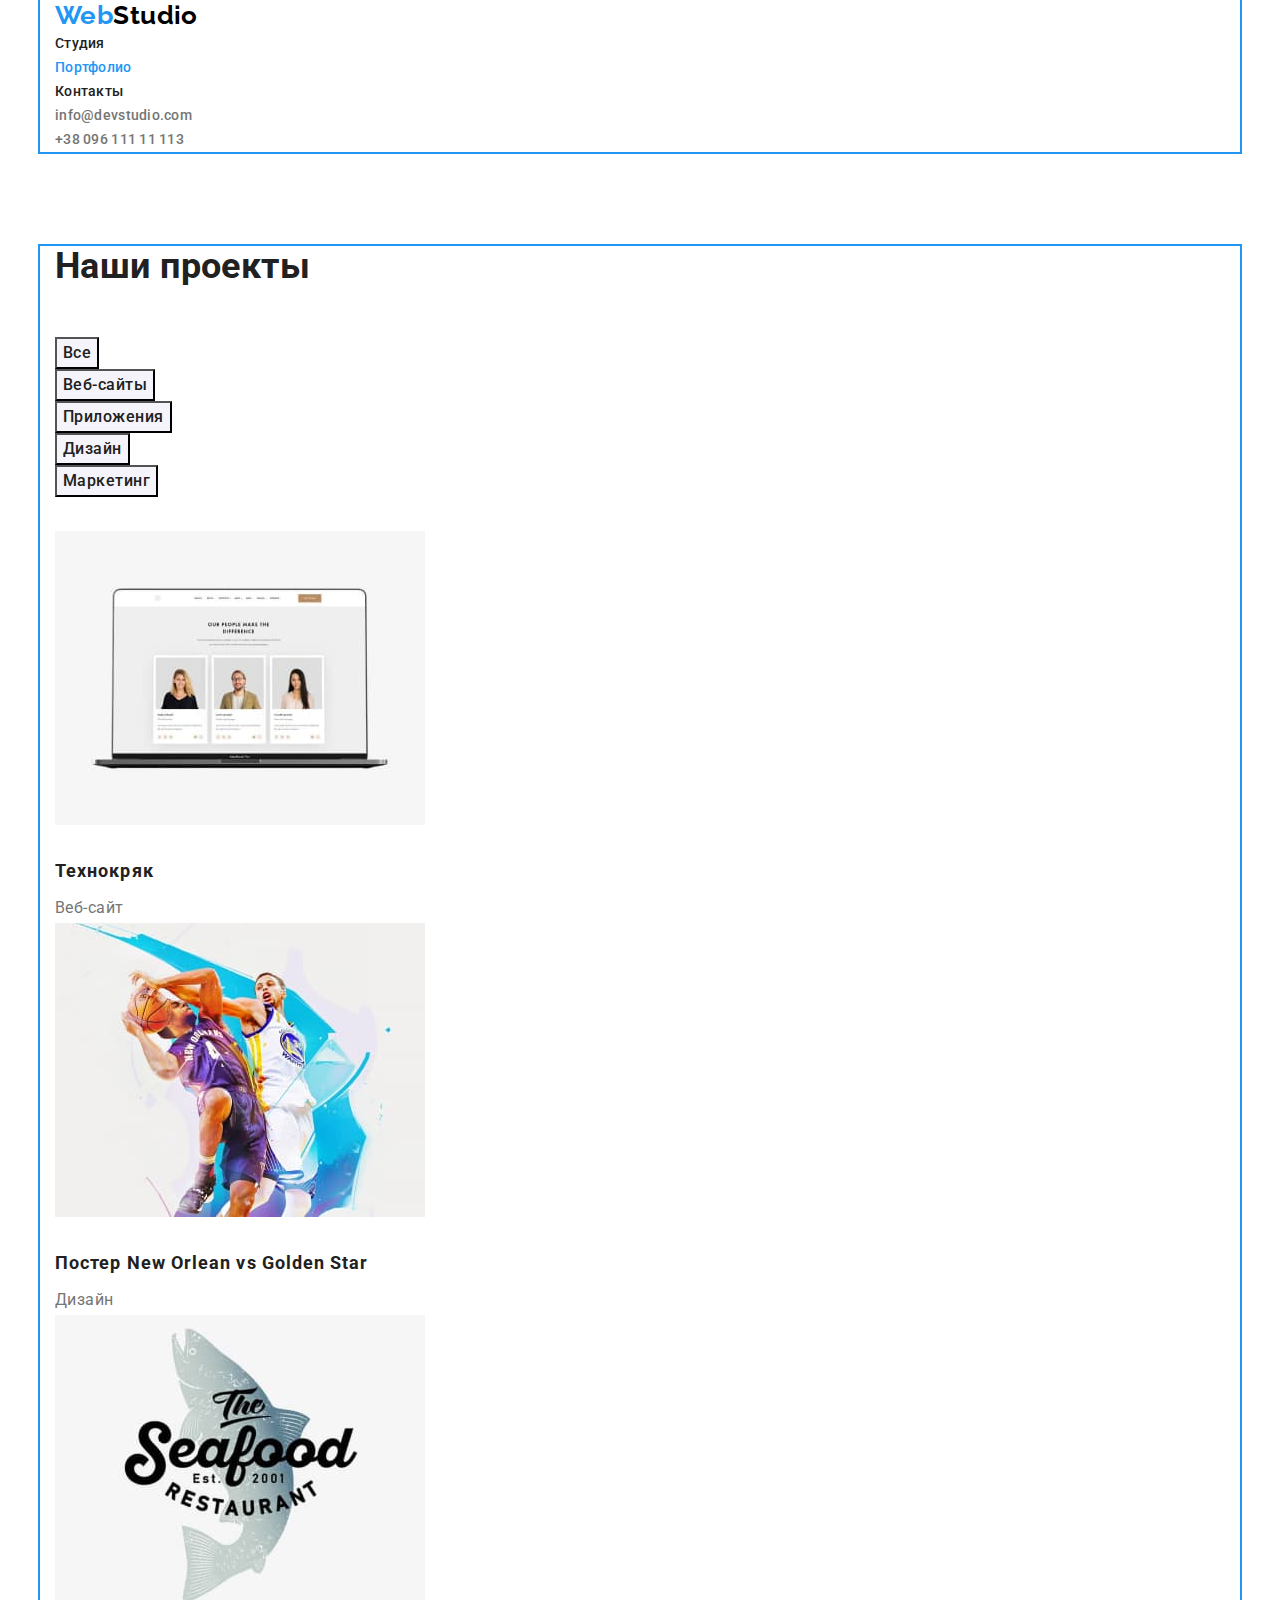
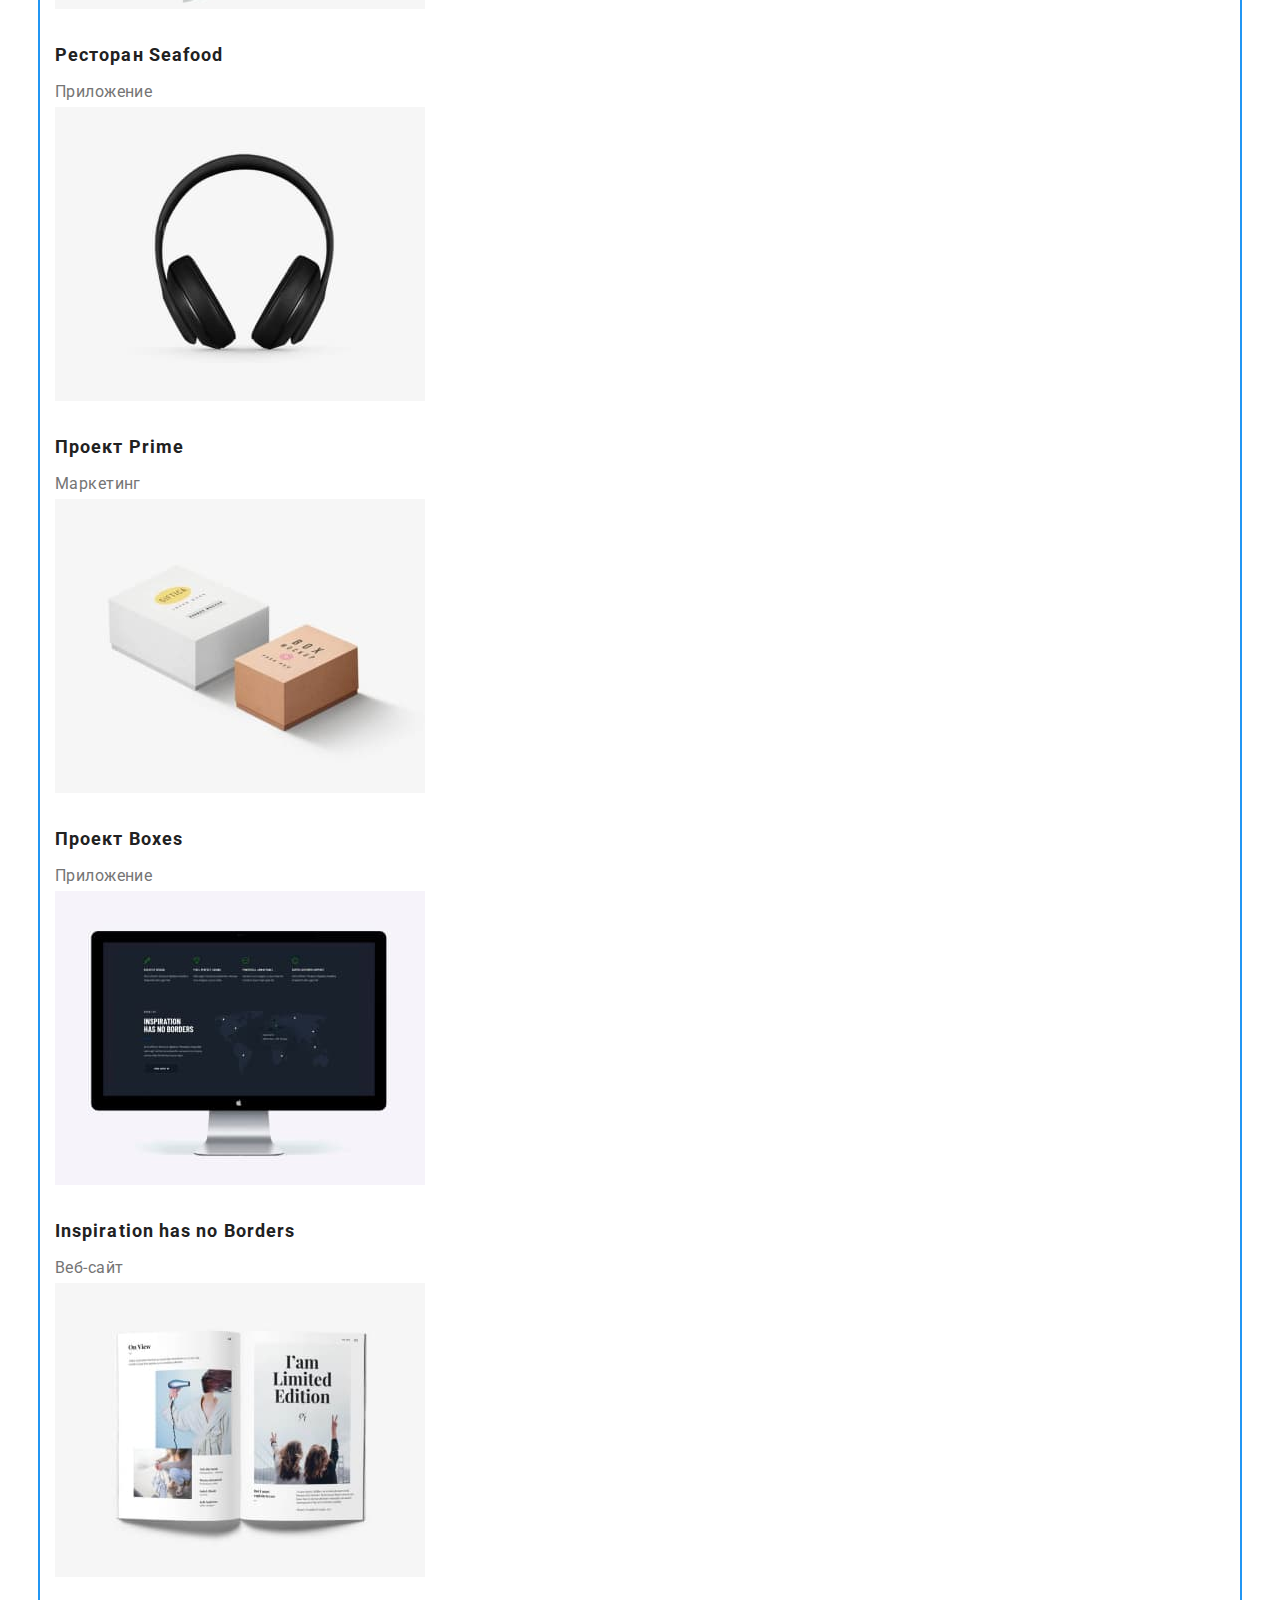
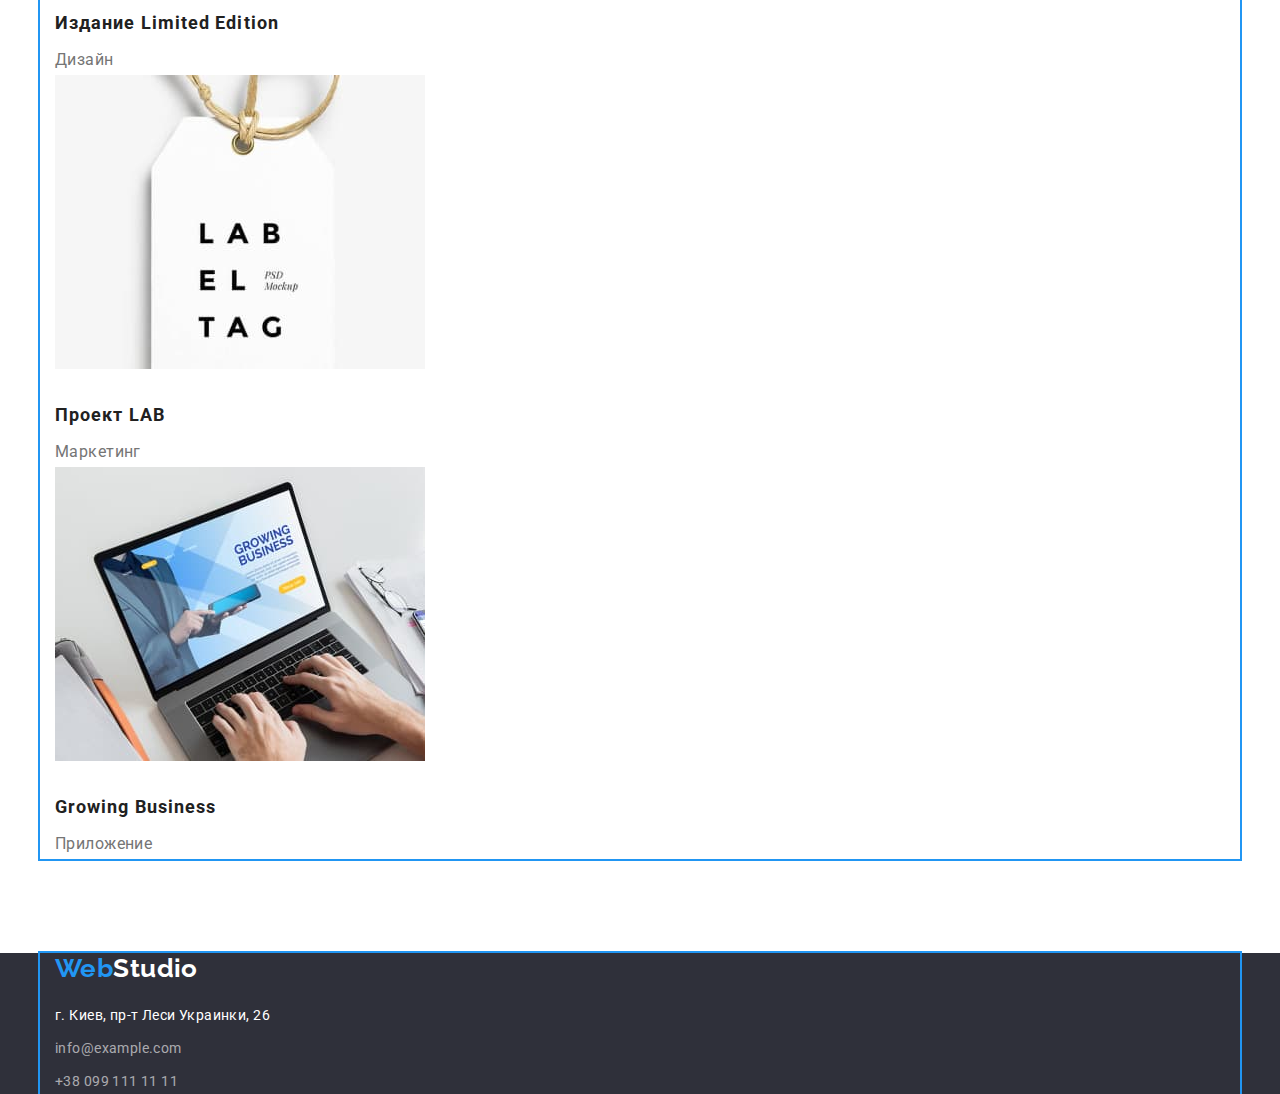
==== portfolio.html @ 627bc563 "Добавлены падинги и маржины" ====
<!DOCTYPE html>
<html lang="ru">
  <head>
    <meta charset="UTF-8" />
    <meta http-equiv="X-UA-Compatible" content="IE=edge" />
    <meta name="viewport" content="width=device-width, initial-scale=1.0" />
    <title>Портфолио</title>
    <link rel="preconnect" href="https://fonts.googleapis.com" />
    <link rel="preconnect" href="https://fonts.gstatic.com" crossorigin />
    <link
      href="https://fonts.googleapis.com/css2?family=Raleway:wght@700&family=Roboto:wght@400;500;700;900&display=swap"
      rel="stylesheet"
    />
    <link
      rel="stylesheet"
      href="https://cdnjs.cloudflare.com/ajax/libs/modern-normalize/1.1.0/modern-normalize.min.css"
    />
    <link rel="stylesheet" href="./css/styles.css" />
  </head>

  <body>
    <!--  Шапка: логотип, менюшка с навигацией и контакты -->
    <header class="page-header">
      <div class="container">
        <a href="./index.html" class="logo">Web<span class="logo-header">Studio</span></a>
        <nav>
          <ul class="site-nav list">
            <li><a href="./index.html" class="link">Студия</a></li>
            <li><a href="./portfolio.html" class="link current">Портфолио</a></li>
            <li><a href="" class="link">Контакты</a></li>
          </ul>
        </nav>
        <ul class="contacts list">
          <li>
            <a lang="en" href="mailto:info@devstudio.com" class="header-contacts"
              >info@devstudio.com</a
            >
          </li>
          <li>
            <a lang="en" href="tel:+14251234563" class="header-contacts">+38 096 111 11 113</a>
          </li>
        </ul>
      </div>
    </header>

    <!--  Main Основная информация страницы -->
    <main>
      <section class="section projects">
        <div class="container">
          <h1 class="section-title">Наши проекты</h1>
          <ul class="list filter">
            <li><button type="button" class="projects-btn">Все</button></li>
            <li><button type="button" class="projects-btn">Веб-сайты</button></li>
            <li><button type="button" class="projects-btn">Приложения</button></li>
            <li><button type="button" class="projects-btn">Дизайн</button></li>
            <li><button type="button" class="projects-btn">Маркетинг</button></li>
          </ul>

          <ul class="projects-list list">
            <li>
              <a href="" class="projects-link"
                ><img
                  src="./images/portfolio1.jpg"
                  alt="ноутбук, в котором открыто изображение сайта"
                  width="370"
                />
                <h2 class="projects-title">Технокряк</h2>
                <p class="projects-text">Веб-сайт</p></a
              >
            </li>
            <li>
              <a href="" class="projects-link"
                ><img
                  src="./images/portfolio2.jpg"
                  alt="Два баскетболиста борются за мяч"
                  width="370"
                />
                <h2 lang="en" class="projects-title">Постер New Orlean vs Golden Star</h2>
                <p class="projects-text">Дизайн</p></a
              >
            </li>
            <li>
              <a href="" class="projects-link"
                ><img
                  src="./images/portfolio3.jpg"
                  alt="Логотип ресторана в виде изображения рыбы и текстовой подписи"
                  width="370"
                />
                <h2 lang="en" class="projects-title">Ресторан Seafood</h2>
                <p class="projects-text">Приложение</p></a
              >
            </li>
            <li>
              <a href="" class="projects-link"
                ><img src="./images/portfolio4.jpg" alt="Наушники" width="370" />
                <h2 lang="en" class="projects-title">Проект Prime</h2>
                <p class="projects-text">Маркетинг</p></a
              >
            </li>
            <li>
              <a href="" class="projects-link"
                ><img
                  src="./images/portfolio5.jpg"
                  alt="Две коробки, белая и бежевая"
                  width="370"
                />
                <h2 lang="en" class="projects-title">Проект Boxes</h2>
                <p class="projects-text">Приложение</p></a
              >
            </li>
            <li>
              <a href="" class="projects-link"
                ><img
                  src="./images/portfolio6.jpg"
                  alt="Монитор компьютера, на котором изображен раздел сайта"
                  width="370"
                />
                <h2 lang="en" class="projects-title">Inspiration has no Borders</h2>
                <p class="projects-text">Веб-сайт</p></a
              >
            </li>
            <li>
              <a href="" class="projects-link"
                ><img src="./images/portfolio7.jpg" alt="Раскрытый журнал" width="370" />
                <h2 lang="en" class="projects-title">Издание Limited Edition</h2>
                <p class="projects-text">Дизайн</p></a
              >
            </li>
            <li>
              <a href="" class="projects-link"
                ><img
                  src="./images/portfolio8.jpg"
                  alt="Белый ярлык с текстом на нем"
                  width="370"
                />
                <h2 lang="en" class="projects-title">Проект LAB</h2>
                <p class="projects-text">Маркетинг</p></a
              >
            </li>
            <li>
              <a href="" class="projects-link"
                ><img
                  src="./images/portfolio9.jpg"
                  alt="Руки печатают на клавиатуре ноутбука"
                  width="370"
                />
                <h2 lang="en" class="projects-title">Growing Business</h2>
                <p class="projects-text">Приложение</p></a
              >
            </li>
          </ul>
        </div>
      </section>
    </main>

    <!--  Футер  -->
    <footer class="footer-page">
      <div class="container">
        <a href="./index.html" class="logo">Web<span class="footer-logo">Studio</span></a>
        <address>
          <ul class="address-list list">
            <li class="address-item">
              <a
                href="https://www.google.com.ua/maps/place/%D0%B1%D1%83%D0%BB.+%D0%9B%D0%B5%D1%81%D0%B8+%D0%A3%D0%BA%D1%80%D0%B0%D0%B8%D0%BD%D0%BA%D0%B8,+26,+%D0%9A%D0%B8%D0%B5%D0%B2,+02000/@50.4265807,30.5361971,17z/data=!3m1!4b1!4m5!3m4!1s0x40d4cf0e033ecbe9:0x57a4dffefec77da0!8m2!3d50.4265807!4d30.5383858?hl=ru"
                target="_blank"
                rel="noopener noreferrer"
                class="footer-link"
                >г. Киев, пр-т Леси Украинки, 26</a
              >
            </li>
            <li class="address-item">
              <a lang="en" href="mailto:info@example.com" class="footer-contacts"
                >info@example.com</a
              >
            </li>
            <li class="address-item">
              <a lang="en" href="tel:+380991111111" class="footer-contacts">+38 099 111 11 11</a>
            </li>
          </ul>
        </address>
      </div>
    </footer>
  </body>
</html>
---- css/styles.css ----
/* Палитра
+ primary BG цвет фона #ffffff
+ footer BG цвет фона футера и эффективные решения для бизнеса #2F303A
+ team цвет фона раздела наша команда #F5F4FA
+ logo цвет лого #000000
+ secondary вторичный цвет текста #212121 
+ main-text основной цвет текста #757575 
+ third белый #FFFFFF
+ accent акцент #2196F3
+ link-secondary вторичный белый rgba(255, 255, 255, 0.6)
*/


:root {
   --main-text-color: #757575;
   --secondary-text-color: #212121;
   --white-text-color:#ffffff;
   --logo-color: #000000;
   --white-background-color: #ffffff;
   --secondary-background-color: #F5F4FA;
   --footer-background-color: #2F303A;
   --accent-color: #2196F3;
   --secondary-link-color: rgba(255, 255, 255, 0.6);

}

/*---------------- Общая стилизация ----------------*/
body {
   background-color: var(--white-background-color);
   color: var(--main-text-color);

   font-family: Roboto, sans-serif;
   font-size: 14px;
   line-height: 1.71;
   letter-spacing: 0.03em;
   
}

.list {
   padding: 0;
   margin: 0;
   list-style: none;
}

.container {
   margin-left: auto;
   margin-right: auto;
   width: 1200px;
   padding-left: 15px;
   padding-right: 15px;
   
   outline: #2196F3 solid 2px;
}

.section {
   padding-top: 94px;
   padding-bottom: 94px;
}
/*---------------- Стилизация логотипа ---------------- */
.logo {
   color: var(--accent-color);

   text-decoration: none;
   font-family: Raleway, sans-serif;
   font-weight: 700;
   font-size: 26px;
   line-height: 1.19;
}

.logo-header {
   color: var(--logo-color);

   text-decoration: none;
   font-family: Raleway, sans-serif;
   font-weight: 700;
   font-size: 26px;
   line-height: 1.19;
}



/*---------------- Стилизация менюшки/навигации ----------------*/
.site-nav {
   margin-top: 0;
   margin-bottom: 0;
}

.contacts {
   margin-top: 0;
   margin-bottom: 0;
}

.site-nav .link {
   color: var(--secondary-text-color);

   text-decoration: none;
   font-weight: 500;
   font-size: 14px;
   line-height: 1.14;
   letter-spacing: 0.02em;
}

.site-nav .link:hover,
.site-nav .link:focus {
   color: var(--accent-color);
}

.site-nav .link.current {
   color: var(--accent-color);
}
.header-contacts {
   color: var(--main-text-color);

   text-decoration: none;
   font-weight: 500;
   font-size: 14px;
   line-height: 1.14;
   letter-spacing: 0.02em;
}

.header-contacts:hover {
   color: var(--accent-color);
}

/*---------------- Стилизация Main: основная информация страницы ---------------- */
.hero {
   background-color: var(--footer-background-color);
   text-align: center;
}

.hero-title {
   margin-top: 0;
   margin-bottom: 30px;

   color: var(--white-text-color);

   font-weight: 900;
   font-size: 44px;
   line-height: 1.36;
   text-align: center;
   letter-spacing: 0.06em;
   text-transform: uppercase;

  
}

.section-title {
   margin-top: 0;
   margin-bottom: 50px;

   color: var(--secondary-text-color);

   font-size: 36px;
   line-height: 1.16;
}

.btn {
   border: 1px solid transparent;
   border-radius: 4px;
   padding: 10px 32px;
   min-width: 200px;
   text-align: center;
   


   cursor: pointer;

   color: var(--white-text-color);
   background-color: var(--accent-color);

   font-family: inherit;
   font-weight: 700;
   font-size: 16px;
   line-height: 1.88;
   letter-spacing: 0.06em;

   
}

.section-title.centered {
   text-align: center;
}


/*---------------- Стилизация раздела преимуществ ----------------*/
.features {
   margin-top: 0;
   margin-bottom: 0;
}

.features-title {
   margin-top: 0;
   margin-bottom: 10px;

   color: var(--secondary-text-color);

   font-size: 14px;
   line-height: 1.14;
   text-transform: uppercase;
}

.features-text {
   margin-top: 0;
   margin-bottom: 0;
   color: var(--main-text-color);

   
}

/*---------------- Стилизация раздела c услугами ----------------*/


/*---------------- Стилизация раздела c командой ----------------*/
.team-title {
   margin-top: 30px;
   margin-bottom: 10px;

   color: var(--secondary-text-color);

   font-weight: 500;
   font-size: 16px;
   line-height: 1.18;
}

.team-text {
   margin-top: 0;
   margin-bottom: 0;

   color: var(--main-text-color);

   font-size: 16px;
   line-height: 1.18;
}

.team-section {
   background-color: var(--secondary-background-color) ;
}



/*---------------- Стилизация футера ----------------*/
.footer-page {
   background-color: var(--footer-background-color);
}

.footer-logo {
   display: inline-block;
   margin-bottom: 20px;

   color: var(--white-text-color);

   font-family: Raleway, sans-serif;
   font-weight: 700;
   font-size: 26px;
   line-height: 1.19;
}

.footer-link {
   color: var(--white-text-color);

   font-style: normal;
   text-decoration: none;
}

.footer-link:hover,
.footer-link:focus {
   color: var(--accent-color);
}

.footer-contacts {
   color: var(--secondary-link-color);

   font-style: normal;
   text-decoration: none;
   
}

.footer-contacts:hover,
.footer-contacts:focus {
   color: var(--accent-color);
}

.address-item:not(:last-child) {
   margin-bottom: 9px;
}




/*---------------------------------------- Стилизация cтраницы Портфолио ----------------------------------------*/
.projects-btn {
   cursor: pointer;

   color: var(--secondary-text-color);
   background-color: var(--secondary-background-color);

   font-family: 'Roboto', sans-serif;
   font-weight: 500;
   font-size: 16px;
   line-height: 1.62;
   letter-spacing: 0.03em;
}

.projects-btn:hover,
.projects-btn:focus {
   color: var(--white-text-color);
   background-color: var(--accent-color);
}

.projects-title {
   margin-top: 20px;
   margin-bottom: 4px;

   color: var(--secondary-text-color);
   font-size: 18px;
   line-height: 2;
   letter-spacing: 0.06em;
}

.projects-text {
   margin-top: 0;
   margin-bottom: 0;

   color: var(--main-text-color);

   font-size: 16px;
   line-height: 1.88;
}

.projects-link {
   text-decoration: none;
}

.filter {
   margin-top: 0;
   margin-bottom: 34px;
}
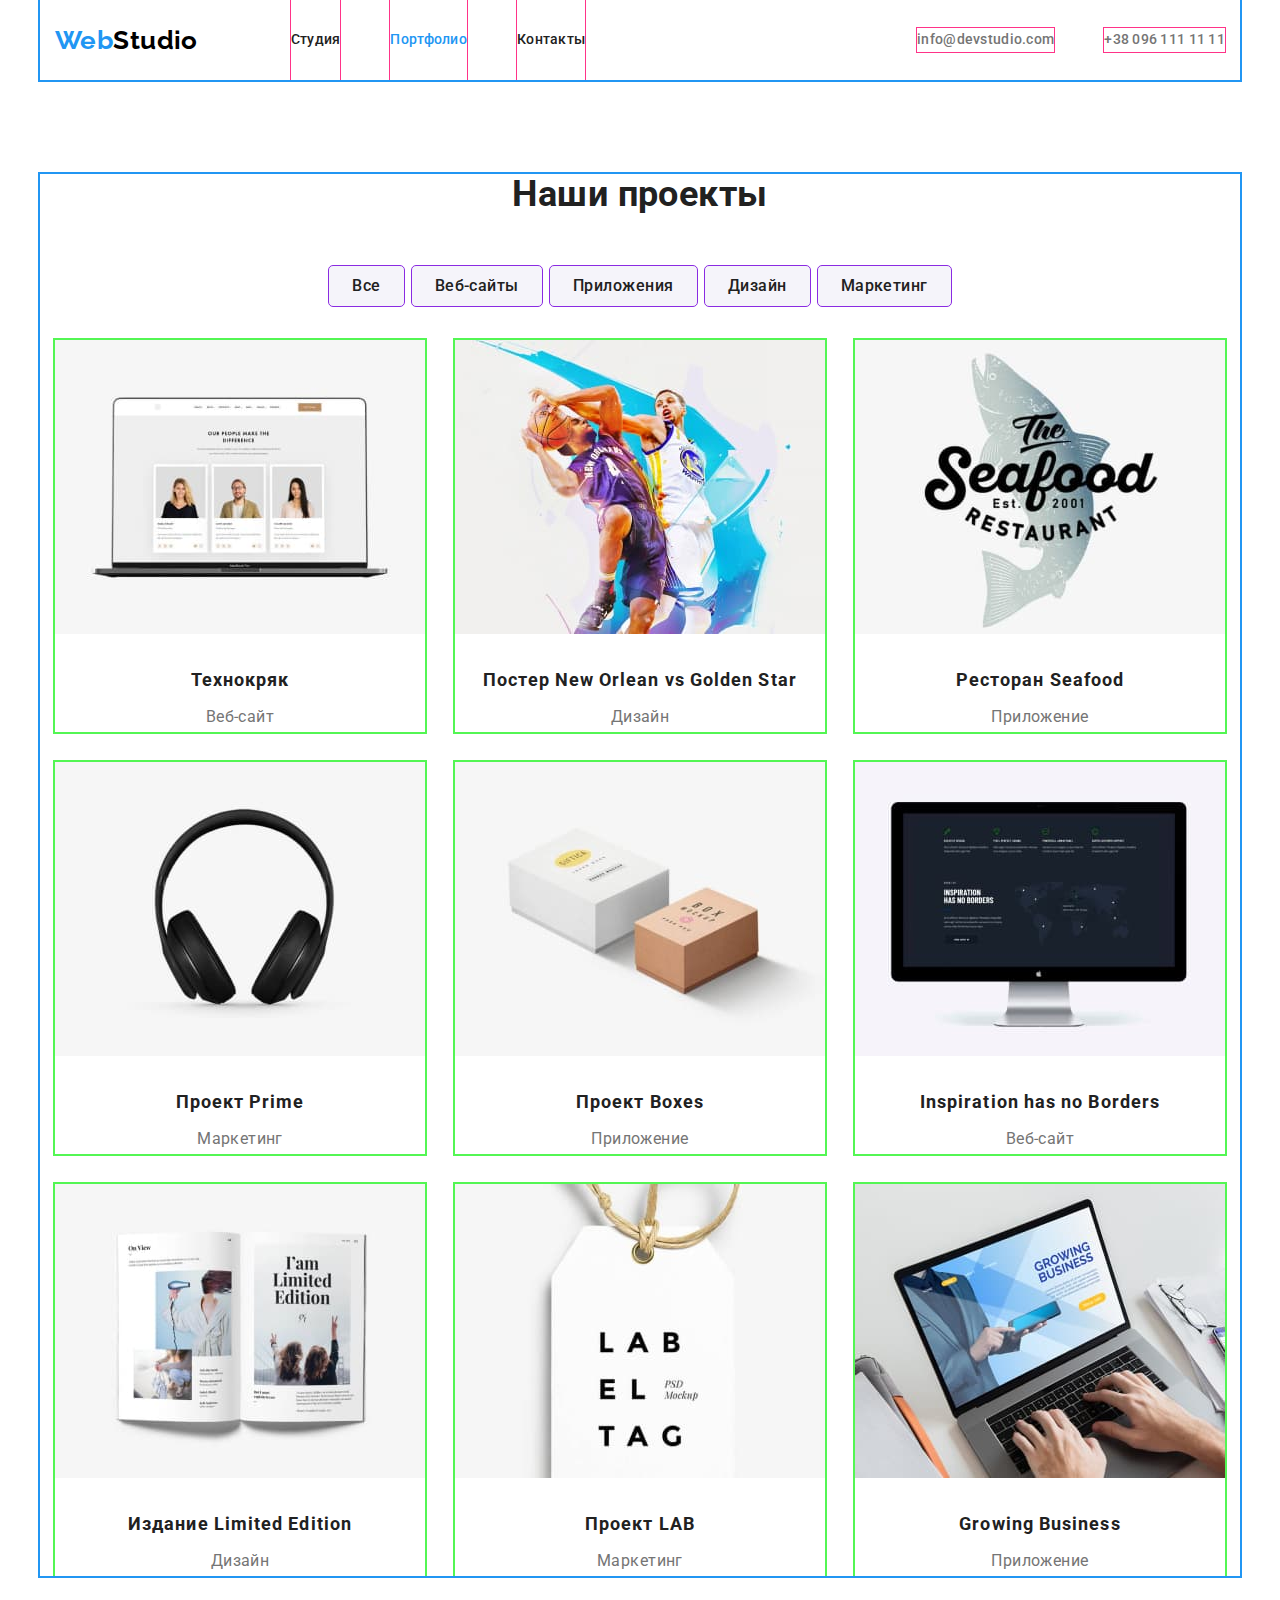
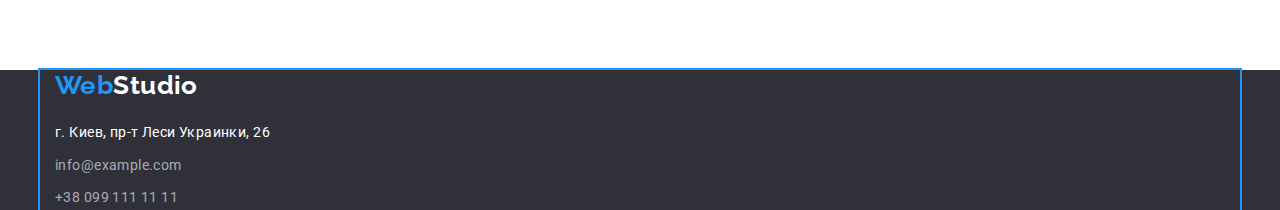
==== commit e9d5e62f: "поставлены флексы" ====
--- a/portfolio.html
+++ b/portfolio.html
@@ -21,23 +21,24 @@
   <body>
     <!--  Шапка: логотип, менюшка с навигацией и контакты -->
     <header class="page-header">
-      <div class="container">
+      <div class="main-nav container">
         <a href="./index.html" class="logo">Web<span class="logo-header">Studio</span></a>
         <nav>
           <ul class="site-nav list">
-            <li><a href="./index.html" class="link">Студия</a></li>
-            <li><a href="./portfolio.html" class="link current">Портфолио</a></li>
-            <li><a href="" class="link">Контакты</a></li>
+            <li class="nav-item"><a href="./index.html" class="link">Студия</a></li>
+            <li class="nav-item"><a href="./portfolio.html" class="link current">Портфолио</a></li>
+            <li class="nav-item"><a href="" class="link">Контакты</a></li>
           </ul>
         </nav>
+
         <ul class="contacts list">
-          <li>
+          <li class="contacts-item">
             <a lang="en" href="mailto:info@devstudio.com" class="header-contacts"
               >info@devstudio.com</a
             >
           </li>
-          <li>
-            <a lang="en" href="tel:+14251234563" class="header-contacts">+38 096 111 11 113</a>
+          <li class="contacts-item">
+            <a lang="en" href="tel:+14251234563" class="header-contacts">+38 096 111 11 11</a>
           </li>
         </ul>
       </div>
@@ -49,15 +50,23 @@
         <div class="container">
           <h1 class="section-title">Наши проекты</h1>
           <ul class="list filter">
-            <li><button type="button" class="projects-btn">Все</button></li>
-            <li><button type="button" class="projects-btn">Веб-сайты</button></li>
-            <li><button type="button" class="projects-btn">Приложения</button></li>
-            <li><button type="button" class="projects-btn">Дизайн</button></li>
-            <li><button type="button" class="projects-btn">Маркетинг</button></li>
+            <li class="filter-element"><button type="button" class="projects-btn">Все</button></li>
+            <li class="filter-element">
+              <button type="button" class="projects-btn">Веб-сайты</button>
+            </li>
+            <li class="filter-element">
+              <button type="button" class="projects-btn">Приложения</button>
+            </li>
+            <li class="filter-element">
+              <button type="button" class="projects-btn">Дизайн</button>
+            </li>
+            <li class="filter-element">
+              <button type="button" class="projects-btn">Маркетинг</button>
+            </li>
           </ul>
 
           <ul class="projects-list list">
-            <li>
+            <li class="projects-element">
               <a href="" class="projects-link"
                 ><img
                   src="./images/portfolio1.jpg"
@@ -68,7 +77,7 @@
                 <p class="projects-text">Веб-сайт</p></a
               >
             </li>
-            <li>
+            <li class="projects-element">
               <a href="" class="projects-link"
                 ><img
                   src="./images/portfolio2.jpg"
@@ -79,7 +88,7 @@
                 <p class="projects-text">Дизайн</p></a
               >
             </li>
-            <li>
+            <li class="projects-element">
               <a href="" class="projects-link"
                 ><img
                   src="./images/portfolio3.jpg"
@@ -90,14 +99,14 @@
                 <p class="projects-text">Приложение</p></a
               >
             </li>
-            <li>
+            <li class="projects-element">
               <a href="" class="projects-link"
                 ><img src="./images/portfolio4.jpg" alt="Наушники" width="370" />
                 <h2 lang="en" class="projects-title">Проект Prime</h2>
                 <p class="projects-text">Маркетинг</p></a
               >
             </li>
-            <li>
+            <li class="projects-element">
               <a href="" class="projects-link"
                 ><img
                   src="./images/portfolio5.jpg"
@@ -108,7 +117,7 @@
                 <p class="projects-text">Приложение</p></a
               >
             </li>
-            <li>
+            <li class="projects-element">
               <a href="" class="projects-link"
                 ><img
                   src="./images/portfolio6.jpg"
@@ -119,14 +128,14 @@
                 <p class="projects-text">Веб-сайт</p></a
               >
             </li>
-            <li>
+            <li class="projects-element">
               <a href="" class="projects-link"
                 ><img src="./images/portfolio7.jpg" alt="Раскрытый журнал" width="370" />
                 <h2 lang="en" class="projects-title">Издание Limited Edition</h2>
                 <p class="projects-text">Дизайн</p></a
               >
             </li>
-            <li>
+            <li class="projects-element">
               <a href="" class="projects-link"
                 ><img
                   src="./images/portfolio8.jpg"
@@ -137,7 +146,7 @@
                 <p class="projects-text">Маркетинг</p></a
               >
             </li>
-            <li>
+            <li class="projects-element">
               <a href="" class="projects-link"
                 ><img
                   src="./images/portfolio9.jpg"
--- a/css/styles.css
+++ b/css/styles.css
@@ -56,6 +56,8 @@
    padding-top: 94px;
    padding-bottom: 94px;
 }
+
+
 /*---------------- Стилизация логотипа ---------------- */
 .logo {
    color: var(--accent-color);
@@ -80,17 +82,24 @@
 
 
 /*---------------- Стилизация менюшки/навигации ----------------*/
+.main-nav {
+   display: flex;
+   align-items: center;
+}
+
 .site-nav {
-   margin-top: 0;
-   margin-bottom: 0;
-}
-
-.contacts {
-   margin-top: 0;
-   margin-bottom: 0;
+   display: flex;
+   margin-top: 0;
+   margin-bottom: 0;
+   margin-left: 93px;
+
 }
 
 .site-nav .link {
+   display: block;
+   padding-top: 32px;
+   padding-bottom: 32px;
+
    color: var(--secondary-text-color);
 
    text-decoration: none;
@@ -108,6 +117,39 @@
 .site-nav .link.current {
    color: var(--accent-color);
 }
+
+.nav-item {
+
+   outline: 1px solid #ff3388;
+}
+/* .nav-item + .nav-item {
+   margin-left: 50px;
+} */
+
+.nav-item:not(:last-child) {
+   margin-right: 50px;
+   
+   
+}
+
+.contacts {
+   display: flex;
+
+   margin-top: 0;
+   margin-bottom: 0;
+   margin-left: auto;
+
+   
+}
+
+.contacts-item {
+   outline: 1px solid #ff3388;
+}
+.contacts-item:not(:last-child) {
+   margin-right: 50px;
+}
+
+
 .header-contacts {
    color: var(--main-text-color);
 
@@ -131,6 +173,9 @@
 .hero-title {
    margin-top: 0;
    margin-bottom: 30px;
+   margin-left: auto;
+   margin-right: auto;
+   width: 696px;
 
    color: var(--white-text-color);
 
@@ -141,7 +186,6 @@
    letter-spacing: 0.06em;
    text-transform: uppercase;
 
-  
 }
 
 .section-title {
@@ -152,6 +196,10 @@
 
    font-size: 36px;
    line-height: 1.16;
+}
+
+.section-title.centered {
+   text-align: center;
 }
 
 .btn {
@@ -161,8 +209,6 @@
    min-width: 200px;
    text-align: center;
    
-
-
    cursor: pointer;
 
    color: var(--white-text-color);
@@ -174,18 +220,30 @@
    line-height: 1.88;
    letter-spacing: 0.06em;
 
-   
-}
-
-.section-title.centered {
-   text-align: center;
-}
+}
+
+
 
 
 /*---------------- Стилизация раздела преимуществ ----------------*/
+.features-section {
+   padding-bottom: 0;
+}
 .features {
-   margin-top: 0;
-   margin-bottom: 0;
+   display: flex;
+   margin-top: 0;
+   margin-bottom: 0;
+
+}
+.features-element{
+   width: 270px;
+
+   outline: 1px solid blueviolet;
+}
+
+.features-element:not(:last-child){
+   margin-right: 30px;
+
 }
 
 .features-title {
@@ -208,9 +266,28 @@
 }
 
 /*---------------- Стилизация раздела c услугами ----------------*/
-
+.services-list{
+   display: flex;
+   
+}
+
+.services-element:not(:last-child) {
+   margin-right: 30px;
+}
 
 /*---------------- Стилизация раздела c командой ----------------*/
+.team-section {
+   background-color: var(--secondary-background-color);
+}
+
+.team-list {
+   display: flex;
+}
+
+.team-element:not(:last-child) {
+   margin-right: 30px;
+}
+
 .team-title {
    margin-top: 30px;
    margin-bottom: 10px;
@@ -232,9 +309,6 @@
    line-height: 1.18;
 }
 
-.team-section {
-   background-color: var(--secondary-background-color) ;
-}
 
 
 
@@ -288,23 +362,63 @@
 
 
 /*---------------------------------------- Стилизация cтраницы Портфолио ----------------------------------------*/
+.projects {
+   text-align: center;
+}
+
+.projects-list {
+   display: flex;
+   flex-wrap: wrap;
+}
+
+.projects-element {
+   width: calc((100% - 60px) / 3);
+   margin-right: 30px;
+   margin-bottom: 30px;
+
+   outline: rgb(83, 246, 83) solid 2px;
+}
+
+.projects-element:nth-child(3n) {
+   margin-right: 0;
+
+}
+
+.projects-element:nth-last-child(-n+3) {
+   margin-bottom: 0;
+}
+
+
 .projects-btn {
+   padding: 6px 22px;
+
+
    cursor: pointer;
 
    color: var(--secondary-text-color);
    background-color: var(--secondary-background-color);
+   border-radius: 4px;
+   border: 1px solid transparent;
 
    font-family: 'Roboto', sans-serif;
    font-weight: 500;
    font-size: 16px;
    line-height: 1.62;
    letter-spacing: 0.03em;
+
+   outline: 1px solid blueviolet;
 }
 
 .projects-btn:hover,
 .projects-btn:focus {
    color: var(--white-text-color);
    background-color: var(--accent-color);
+   box-shadow: 0px 3px 1px rgba(0, 0, 0, 0.1), 0px 1px 2px rgba(0, 0, 0, 0.08), 0px 2px 2px rgba(0, 0, 0, 0.12);
+   border-radius: 4px;
+}
+
+.filter-element:not(:last-child) {
+   margin-right: 8px;
 }
 
 .projects-title {
@@ -332,7 +446,11 @@
 }
 
 .filter {
+   display: flex;
+   justify-content: center;
+
    margin-top: 0;
    margin-bottom: 34px;
-}
-
+
+}
+
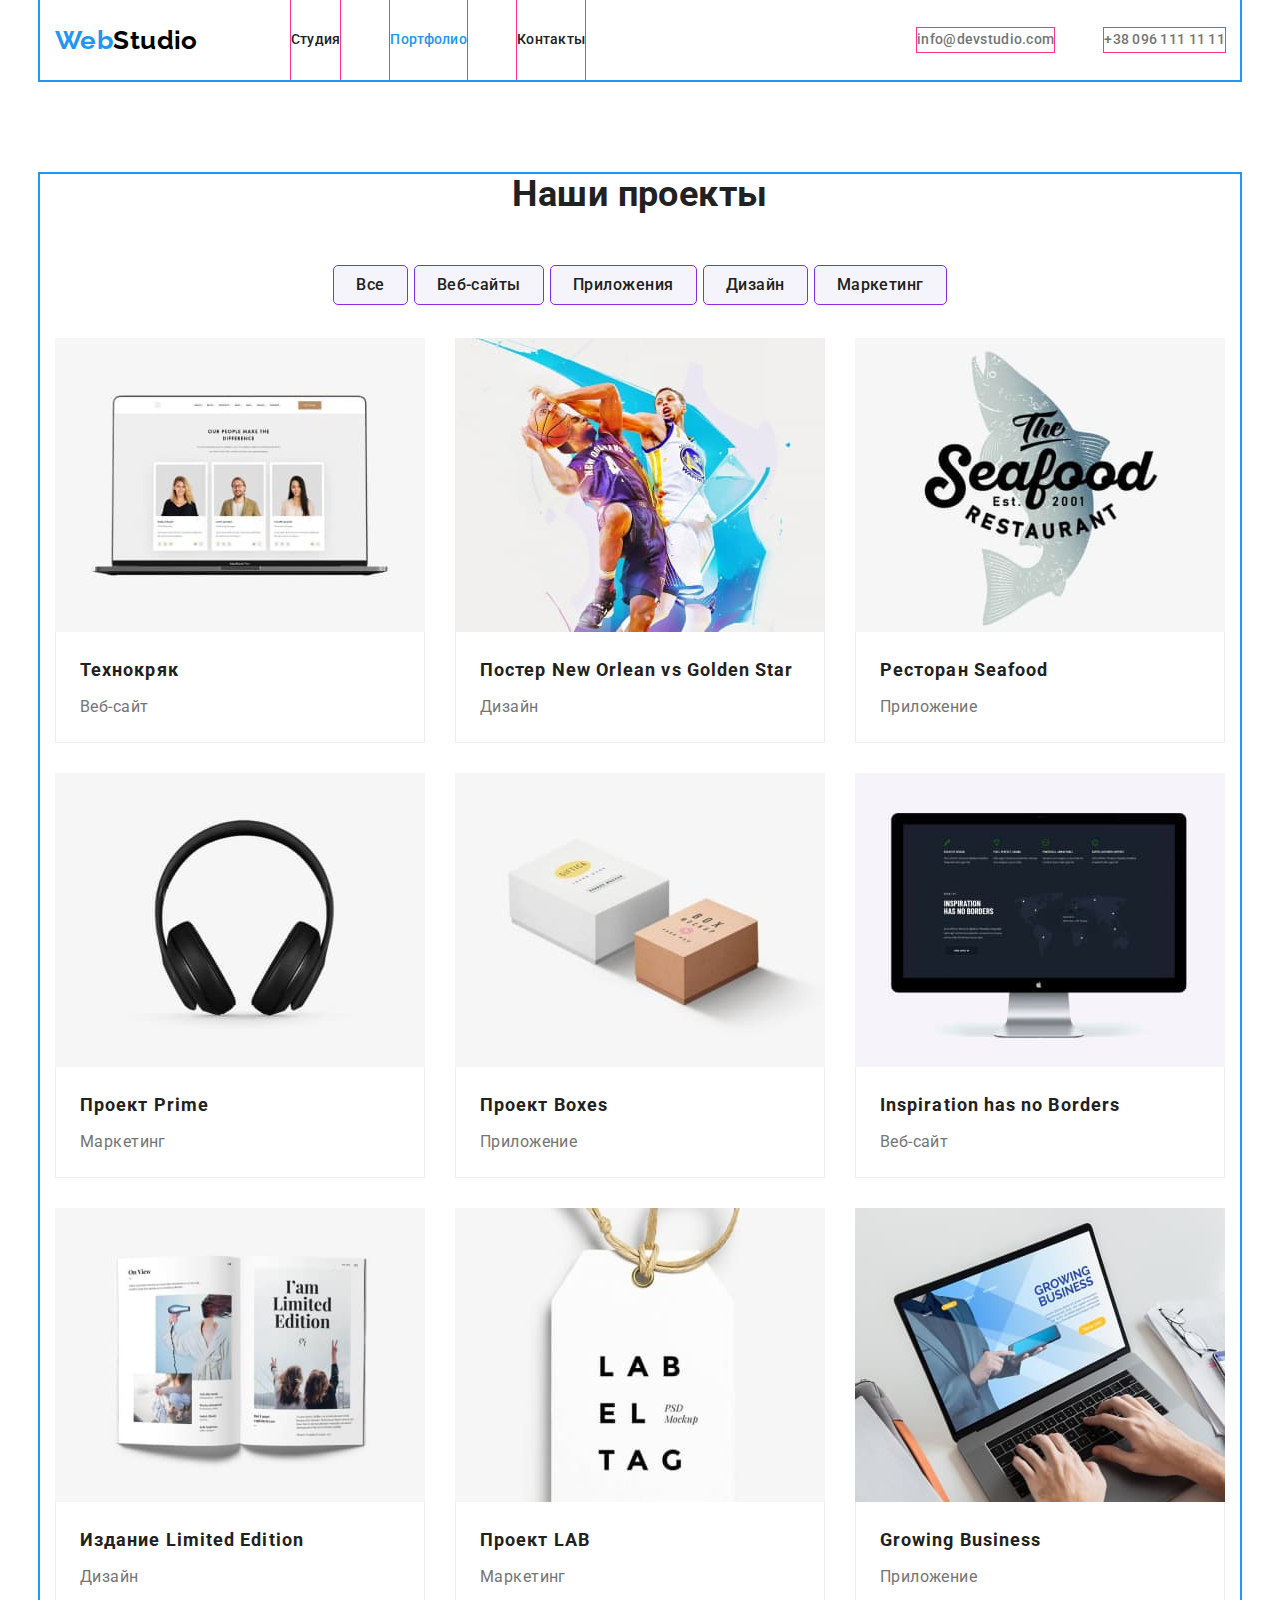
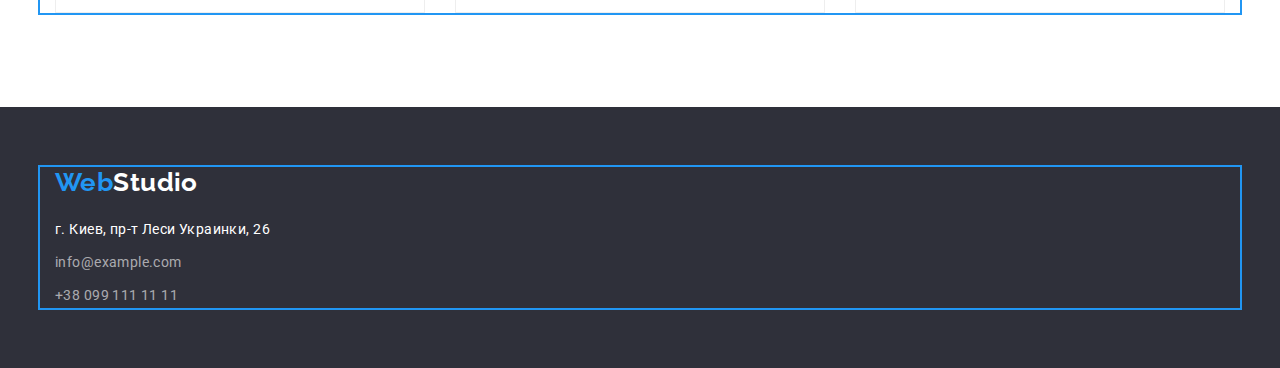
==== commit 9d784245: "мелкие правки" ====
--- a/portfolio.html
+++ b/portfolio.html
@@ -21,8 +21,8 @@
   <body>
     <!--  Шапка: логотип, менюшка с навигацией и контакты -->
     <header class="page-header">
-      <div class="main-nav container">
-        <a href="./index.html" class="logo">Web<span class="logo-header">Studio</span></a>
+      <div class="nav-container container">
+        <a href="./index.html" class="logo-accent">Web<span class="logo-black">Studio</span></a>
         <nav>
           <ul class="site-nav list">
             <li class="nav-item"><a href="./index.html" class="link">Студия</a></li>
@@ -72,10 +72,13 @@
                   src="./images/portfolio1.jpg"
                   alt="ноутбук, в котором открыто изображение сайта"
                   width="370"
-                />
-                <h2 class="projects-title">Технокряк</h2>
-                <p class="projects-text">Веб-сайт</p></a
-              >
+                  class="projects-img"
+                />
+                <div class="projects-description">
+                  <h2 class="projects-title">Технокряк</h2>
+                  <p class="projects-text">Веб-сайт</p>
+                </div>
+              </a>
             </li>
             <li class="projects-element">
               <a href="" class="projects-link"
@@ -83,10 +86,13 @@
                   src="./images/portfolio2.jpg"
                   alt="Два баскетболиста борются за мяч"
                   width="370"
-                />
-                <h2 lang="en" class="projects-title">Постер New Orlean vs Golden Star</h2>
-                <p class="projects-text">Дизайн</p></a
-              >
+                  class="projects-img"
+                />
+                <div class="projects-description">
+                  <h2 lang="en" class="projects-title">Постер New Orlean vs Golden Star</h2>
+                  <p class="projects-text">Дизайн</p>
+                </div>
+              </a>
             </li>
             <li class="projects-element">
               <a href="" class="projects-link"
@@ -94,17 +100,27 @@
                   src="./images/portfolio3.jpg"
                   alt="Логотип ресторана в виде изображения рыбы и текстовой подписи"
                   width="370"
-                />
-                <h2 lang="en" class="projects-title">Ресторан Seafood</h2>
-                <p class="projects-text">Приложение</p></a
-              >
-            </li>
-            <li class="projects-element">
-              <a href="" class="projects-link"
-                ><img src="./images/portfolio4.jpg" alt="Наушники" width="370" />
-                <h2 lang="en" class="projects-title">Проект Prime</h2>
-                <p class="projects-text">Маркетинг</p></a
-              >
+                  class="projects-img"
+                />
+                <div class="projects-description">
+                  <h2 lang="en" class="projects-title">Ресторан Seafood</h2>
+                  <p class="projects-text">Приложение</p>
+                </div>
+              </a>
+            </li>
+            <li class="projects-element">
+              <a href="" class="projects-link"
+                ><img
+                  src="./images/portfolio4.jpg"
+                  alt="Наушники"
+                  width="370"
+                  class="projects-img"
+                />
+                <div class="projects-description">
+                  <h2 lang="en" class="projects-title">Проект Prime</h2>
+                  <p class="projects-text">Маркетинг</p>
+                </div>
+              </a>
             </li>
             <li class="projects-element">
               <a href="" class="projects-link"
@@ -112,10 +128,13 @@
                   src="./images/portfolio5.jpg"
                   alt="Две коробки, белая и бежевая"
                   width="370"
-                />
-                <h2 lang="en" class="projects-title">Проект Boxes</h2>
-                <p class="projects-text">Приложение</p></a
-              >
+                  class="projects-img"
+                />
+                <div class="projects-description">
+                  <h2 lang="en" class="projects-title">Проект Boxes</h2>
+                  <p class="projects-text">Приложение</p>
+                </div>
+              </a>
             </li>
             <li class="projects-element">
               <a href="" class="projects-link"
@@ -123,17 +142,27 @@
                   src="./images/portfolio6.jpg"
                   alt="Монитор компьютера, на котором изображен раздел сайта"
                   width="370"
-                />
-                <h2 lang="en" class="projects-title">Inspiration has no Borders</h2>
-                <p class="projects-text">Веб-сайт</p></a
-              >
-            </li>
-            <li class="projects-element">
-              <a href="" class="projects-link"
-                ><img src="./images/portfolio7.jpg" alt="Раскрытый журнал" width="370" />
-                <h2 lang="en" class="projects-title">Издание Limited Edition</h2>
-                <p class="projects-text">Дизайн</p></a
-              >
+                  class="projects-img"
+                />
+                <div class="projects-description">
+                  <h2 lang="en" class="projects-title">Inspiration has no Borders</h2>
+                  <p class="projects-text">Веб-сайт</p>
+                </div>
+              </a>
+            </li>
+            <li class="projects-element">
+              <a href="" class="projects-link"
+                ><img
+                  src="./images/portfolio7.jpg"
+                  alt="Раскрытый журнал"
+                  width="370"
+                  class="projects-img"
+                />
+                <div class="projects-description">
+                  <h2 lang="en" class="projects-title">Издание Limited Edition</h2>
+                  <p class="projects-text">Дизайн</p>
+                </div>
+              </a>
             </li>
             <li class="projects-element">
               <a href="" class="projects-link"
@@ -141,10 +170,13 @@
                   src="./images/portfolio8.jpg"
                   alt="Белый ярлык с текстом на нем"
                   width="370"
-                />
-                <h2 lang="en" class="projects-title">Проект LAB</h2>
-                <p class="projects-text">Маркетинг</p></a
-              >
+                  class="projects-img"
+                />
+                <div class="projects-description">
+                  <h2 lang="en" class="projects-title">Проект LAB</h2>
+                  <p class="projects-text">Маркетинг</p>
+                </div>
+              </a>
             </li>
             <li class="projects-element">
               <a href="" class="projects-link"
@@ -152,10 +184,13 @@
                   src="./images/portfolio9.jpg"
                   alt="Руки печатают на клавиатуре ноутбука"
                   width="370"
-                />
-                <h2 lang="en" class="projects-title">Growing Business</h2>
-                <p class="projects-text">Приложение</p></a
-              >
+                  class="projects-img"
+                />
+                <div class="projects-description">
+                  <h2 lang="en" class="projects-title">Growing Business</h2>
+                  <p class="projects-text">Приложение</p>
+                </div>
+              </a>
             </li>
           </ul>
         </div>
@@ -165,7 +200,7 @@
     <!--  Футер  -->
     <footer class="footer-page">
       <div class="container">
-        <a href="./index.html" class="logo">Web<span class="footer-logo">Studio</span></a>
+        <a href="./index.html" class="logo-accent">Web<span class="logo-white">Studio</span></a>
         <address>
           <ul class="address-list list">
             <li class="address-item">
--- a/css/styles.css
+++ b/css/styles.css
@@ -21,10 +21,13 @@
    --footer-background-color: #2F303A;
    --accent-color: #2196F3;
    --secondary-link-color: rgba(255, 255, 255, 0.6);
-
-}
-
-/*---------------- Общая стилизация ----------------*/
+   --border-color: #ECECEC;
+   --secondary-border-color: #EEEEEE;
+
+
+}
+
+/* ------------------------------- Общая стилизация ------------------------------- */
 body {
    background-color: var(--white-background-color);
    color: var(--main-text-color);
@@ -58,34 +61,42 @@
 }
 
 
+/* ------------------------------- Стилизация хедера ------------------------------- */
+
+.header-page {
+   border-bottom: 1px solid var(--border-color);
+}
+
+.nav-container {
+   display: flex;
+   align-items: center;
+}
+
 /*---------------- Стилизация логотипа ---------------- */
-.logo {
-   color: var(--accent-color);
-
+.logo-accent {
    text-decoration: none;
    font-family: Raleway, sans-serif;
    font-weight: 700;
    font-size: 26px;
    line-height: 1.19;
-}
-
-.logo-header {
-   color: var(--logo-color);
-
+
+   color: var(--accent-color);
+}
+
+.logo-black {
    text-decoration: none;
    font-family: Raleway, sans-serif;
    font-weight: 700;
    font-size: 26px;
    line-height: 1.19;
+
+   color: var(--logo-color);
 }
 
 
 
 /*---------------- Стилизация менюшки/навигации ----------------*/
-.main-nav {
-   display: flex;
-   align-items: center;
-}
+
 
 .site-nav {
    display: flex;
@@ -284,6 +295,12 @@
    display: flex;
 }
 
+.team-element {
+   background-color: var(--white-background-color);
+   box-shadow: 0px 1px 3px rgba(0, 0, 0, 0.12), 0px 1px 1px rgba(0, 0, 0, 0.14), 0px 2px 1px rgba(0, 0, 0, 0.2);
+   border-radius: 0px 0px 4px 4px;
+}
+
 .team-element:not(:last-child) {
    margin-right: 30px;
 }
@@ -297,16 +314,19 @@
    font-weight: 500;
    font-size: 16px;
    line-height: 1.18;
+   text-align: center;
 }
 
 .team-text {
    margin-top: 0;
-   margin-bottom: 0;
+   margin-bottom: 30px;
 
    color: var(--main-text-color);
 
    font-size: 16px;
    line-height: 1.18;
+   text-align: center;
+
 }
 
 
@@ -315,11 +335,14 @@
 /*---------------- Стилизация футера ----------------*/
 .footer-page {
    background-color: var(--footer-background-color);
-}
-
-.footer-logo {
+   padding-top: 60px;
+   padding-bottom: 60px;
+}
+
+.logo-white {
    display: inline-block;
    margin-bottom: 20px;
+   /* padding-top: 60px; */
 
    color: var(--white-text-color);
 
@@ -376,7 +399,7 @@
    margin-right: 30px;
    margin-bottom: 30px;
 
-   outline: rgb(83, 246, 83) solid 2px;
+   /* outline: rgb(83, 246, 83) solid 2px; */
 }
 
 .projects-element:nth-child(3n) {
@@ -398,7 +421,7 @@
    color: var(--secondary-text-color);
    background-color: var(--secondary-background-color);
    border-radius: 4px;
-   border: 1px solid transparent;
+   border: 0;
 
    font-family: 'Roboto', sans-serif;
    font-weight: 500;
@@ -421,28 +444,48 @@
    margin-right: 8px;
 }
 
+.projects-img {
+   display: block;
+}
+.projects-description {
+
+   border-left: 1px solid var(--secondary-border-color);
+   border-right: 1px solid var(--secondary-border-color);
+   border-bottom: 1px solid var(--secondary-border-color);;
+}
+
 .projects-title {
-   margin-top: 20px;
+   margin-top: 0;
    margin-bottom: 4px;
+   padding-left: 24px;
+   padding-top: 20px;
+   
 
    color: var(--secondary-text-color);
    font-size: 18px;
    line-height: 2;
    letter-spacing: 0.06em;
+   text-align: left;
 }
 
 .projects-text {
    margin-top: 0;
    margin-bottom: 0;
+   margin-left: 0;
+   padding-left: 24px;
+   padding-bottom: 20px;
 
    color: var(--main-text-color);
 
    font-size: 16px;
    line-height: 1.88;
+   text-align: left;
 }
 
 .projects-link {
-   text-decoration: none;
+   display: inline-block;
+   text-decoration: none;
+
 }
 
 .filter {
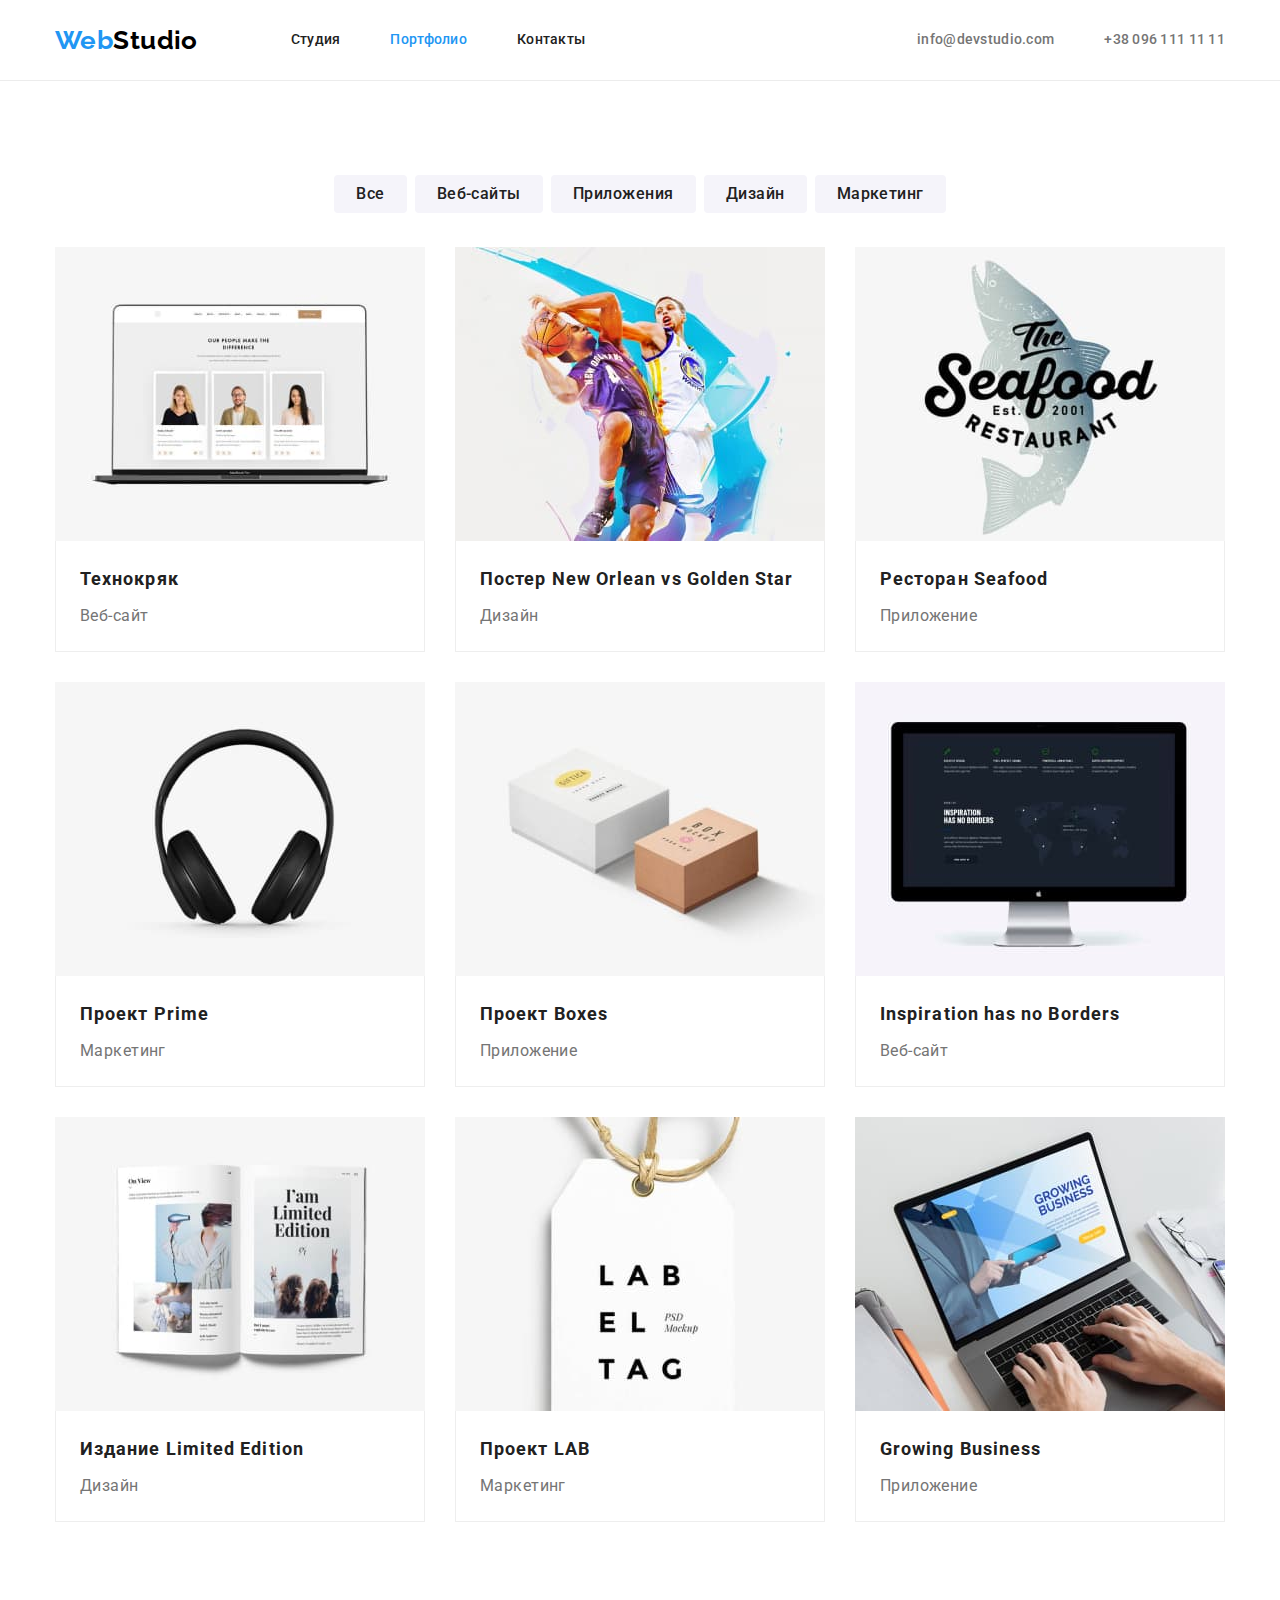
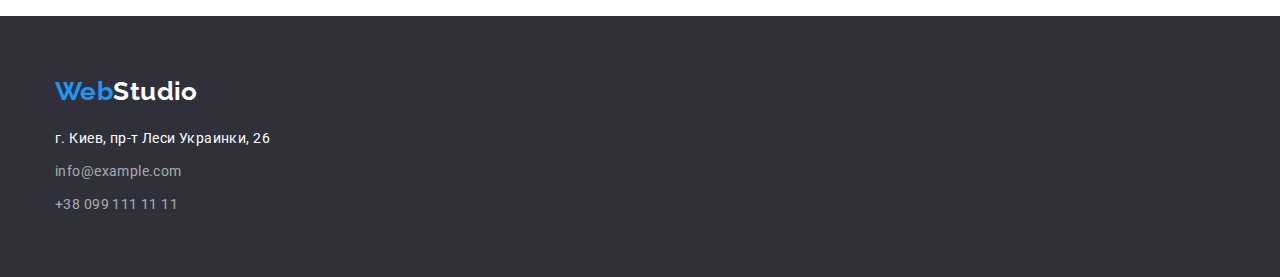
==== commit 70ee7103: "закомментила аутлайны и скрыла заголовки" ====
--- a/portfolio.html
+++ b/portfolio.html
@@ -19,26 +19,30 @@
   </head>
 
   <body>
-    <!--  Шапка: логотип, менюшка с навигацией и контакты -->
-    <header class="page-header">
+    <!--  HEADER: логотип, меню, контакты -->
+    <header class="header-page">
       <div class="nav-container container">
         <a href="./index.html" class="logo-accent">Web<span class="logo-black">Studio</span></a>
         <nav>
-          <ul class="site-nav list">
-            <li class="nav-item"><a href="./index.html" class="link">Студия</a></li>
-            <li class="nav-item"><a href="./portfolio.html" class="link current">Портфолио</a></li>
-            <li class="nav-item"><a href="" class="link">Контакты</a></li>
+          <ul class="site-nav__list list">
+            <li class="site-nav__item">
+              <a href="./index.html" class="site-nav__link">Студия</a>
+            </li>
+            <li class="site-nav__item">
+              <a href="./portfolio.html" class="site-nav__link site-nav__link--active">Портфолио</a>
+            </li>
+            <li class="site-nav__item"><a href="" class="site-nav__link">Контакты</a></li>
           </ul>
         </nav>
 
-        <ul class="contacts list">
-          <li class="contacts-item">
-            <a lang="en" href="mailto:info@devstudio.com" class="header-contacts"
+        <ul class="contacts-list list">
+          <li class="contacts-list__item">
+            <a lang="en" href="mailto:info@devstudio.com" class="contacts-list__link"
               >info@devstudio.com</a
             >
           </li>
-          <li class="contacts-item">
-            <a lang="en" href="tel:+14251234563" class="header-contacts">+38 096 111 11 11</a>
+          <li class="contacts-list__item">
+            <a lang="en" href="tel:+14251234563" class="contacts-list__link">+38 096 111 11 11</a>
           </li>
         </ul>
       </div>
@@ -46,149 +50,151 @@
 
     <!--  Main Основная информация страницы -->
     <main>
-      <section class="section projects">
+      <section class="projects-section section">
         <div class="container">
-          <h1 class="section-title">Наши проекты</h1>
-          <ul class="list filter">
-            <li class="filter-element"><button type="button" class="projects-btn">Все</button></li>
-            <li class="filter-element">
-              <button type="button" class="projects-btn">Веб-сайты</button>
-            </li>
-            <li class="filter-element">
-              <button type="button" class="projects-btn">Приложения</button>
-            </li>
-            <li class="filter-element">
-              <button type="button" class="projects-btn">Дизайн</button>
-            </li>
-            <li class="filter-element">
-              <button type="button" class="projects-btn">Маркетинг</button>
+          <h1 class="projects-section__title visually-hidden">Наши проекты</h1>
+          <ul class="filter-list list">
+            <li class="filter-list__item">
+              <button type="button" class="filter-list__btn">Все</button>
+            </li>
+            <li class="filter-list__item">
+              <button type="button" class="filter-list__btn">Веб-сайты</button>
+            </li>
+            <li class="filter-list__item">
+              <button type="button" class="filter-list__btn">Приложения</button>
+            </li>
+            <li class="filter-list__item">
+              <button type="button" class="filter-list__btn">Дизайн</button>
+            </li>
+            <li class="filter-list__item">
+              <button type="button" class="filter-list__btn">Маркетинг</button>
             </li>
           </ul>
 
           <ul class="projects-list list">
-            <li class="projects-element">
-              <a href="" class="projects-link"
+            <li class="projects-list__item">
+              <a href="" class="projects-list__link"
                 ><img
                   src="./images/portfolio1.jpg"
                   alt="ноутбук, в котором открыто изображение сайта"
                   width="370"
-                  class="projects-img"
-                />
-                <div class="projects-description">
-                  <h2 class="projects-title">Технокряк</h2>
-                  <p class="projects-text">Веб-сайт</p>
-                </div>
-              </a>
-            </li>
-            <li class="projects-element">
-              <a href="" class="projects-link"
+                  class="projects-list__img"
+                />
+                <div class="projects-list__description">
+                  <h2 class="projects-list__title">Технокряк</h2>
+                  <p class="projects-list__text">Веб-сайт</p>
+                </div>
+              </a>
+            </li>
+            <li class="projects-list__item">
+              <a href="" class="projects-list__link"
                 ><img
                   src="./images/portfolio2.jpg"
                   alt="Два баскетболиста борются за мяч"
                   width="370"
-                  class="projects-img"
-                />
-                <div class="projects-description">
-                  <h2 lang="en" class="projects-title">Постер New Orlean vs Golden Star</h2>
-                  <p class="projects-text">Дизайн</p>
-                </div>
-              </a>
-            </li>
-            <li class="projects-element">
-              <a href="" class="projects-link"
+                  class="projects-list__img"
+                />
+                <div class="projects-list__description">
+                  <h2 lang="en" class="projects-list__title">Постер New Orlean vs Golden Star</h2>
+                  <p class="projects-list__text">Дизайн</p>
+                </div>
+              </a>
+            </li>
+            <li class="projects-list__item">
+              <a href="" class="projects-list__link"
                 ><img
                   src="./images/portfolio3.jpg"
                   alt="Логотип ресторана в виде изображения рыбы и текстовой подписи"
                   width="370"
-                  class="projects-img"
-                />
-                <div class="projects-description">
-                  <h2 lang="en" class="projects-title">Ресторан Seafood</h2>
-                  <p class="projects-text">Приложение</p>
-                </div>
-              </a>
-            </li>
-            <li class="projects-element">
-              <a href="" class="projects-link"
+                  class="projects-list__img"
+                />
+                <div class="projects-list__description">
+                  <h2 lang="en" class="projects-list__title">Ресторан Seafood</h2>
+                  <p class="projects-list__text">Приложение</p>
+                </div>
+              </a>
+            </li>
+            <li class="projects-list__item">
+              <a href="" class="projects-list__link"
                 ><img
                   src="./images/portfolio4.jpg"
                   alt="Наушники"
                   width="370"
-                  class="projects-img"
-                />
-                <div class="projects-description">
-                  <h2 lang="en" class="projects-title">Проект Prime</h2>
-                  <p class="projects-text">Маркетинг</p>
-                </div>
-              </a>
-            </li>
-            <li class="projects-element">
-              <a href="" class="projects-link"
+                  class="projects-list__img"
+                />
+                <div class="projects-list__description">
+                  <h2 lang="en" class="projects-list__title">Проект Prime</h2>
+                  <p class="projects-list__text">Маркетинг</p>
+                </div>
+              </a>
+            </li>
+            <li class="projects-list__item">
+              <a href="" class="projects-list__link"
                 ><img
                   src="./images/portfolio5.jpg"
                   alt="Две коробки, белая и бежевая"
                   width="370"
-                  class="projects-img"
-                />
-                <div class="projects-description">
-                  <h2 lang="en" class="projects-title">Проект Boxes</h2>
-                  <p class="projects-text">Приложение</p>
-                </div>
-              </a>
-            </li>
-            <li class="projects-element">
-              <a href="" class="projects-link"
+                  class="projects-list__img"
+                />
+                <div class="projects-list__description">
+                  <h2 lang="en" class="projects-list__title">Проект Boxes</h2>
+                  <p class="projects-list__text">Приложение</p>
+                </div>
+              </a>
+            </li>
+            <li class="projects-list__item">
+              <a href="" class="projects-list__link"
                 ><img
                   src="./images/portfolio6.jpg"
                   alt="Монитор компьютера, на котором изображен раздел сайта"
                   width="370"
-                  class="projects-img"
-                />
-                <div class="projects-description">
-                  <h2 lang="en" class="projects-title">Inspiration has no Borders</h2>
-                  <p class="projects-text">Веб-сайт</p>
-                </div>
-              </a>
-            </li>
-            <li class="projects-element">
-              <a href="" class="projects-link"
+                  class="projects-list__img"
+                />
+                <div class="projects-list__description">
+                  <h2 lang="en" class="projects-list__title">Inspiration has no Borders</h2>
+                  <p class="projects-list__text">Веб-сайт</p>
+                </div>
+              </a>
+            </li>
+            <li class="projects-list__item">
+              <a href="" class="projects-list__link"
                 ><img
                   src="./images/portfolio7.jpg"
                   alt="Раскрытый журнал"
                   width="370"
-                  class="projects-img"
-                />
-                <div class="projects-description">
-                  <h2 lang="en" class="projects-title">Издание Limited Edition</h2>
-                  <p class="projects-text">Дизайн</p>
-                </div>
-              </a>
-            </li>
-            <li class="projects-element">
-              <a href="" class="projects-link"
+                  class="projects-list__img"
+                />
+                <div class="projects-list__description">
+                  <h2 lang="en" class="projects-list__title">Издание Limited Edition</h2>
+                  <p class="projects-list__text">Дизайн</p>
+                </div>
+              </a>
+            </li>
+            <li class="projects-list__item">
+              <a href="" class="projects-list__link"
                 ><img
                   src="./images/portfolio8.jpg"
                   alt="Белый ярлык с текстом на нем"
                   width="370"
-                  class="projects-img"
-                />
-                <div class="projects-description">
-                  <h2 lang="en" class="projects-title">Проект LAB</h2>
-                  <p class="projects-text">Маркетинг</p>
-                </div>
-              </a>
-            </li>
-            <li class="projects-element">
-              <a href="" class="projects-link"
+                  class="projects-list__img"
+                />
+                <div class="projects-list__description">
+                  <h2 lang="en" class="projects-list__title">Проект LAB</h2>
+                  <p class="projects-list__text">Маркетинг</p>
+                </div>
+              </a>
+            </li>
+            <li class="projects-list__item">
+              <a href="" class="projects-list__link"
                 ><img
                   src="./images/portfolio9.jpg"
                   alt="Руки печатают на клавиатуре ноутбука"
                   width="370"
-                  class="projects-img"
-                />
-                <div class="projects-description">
-                  <h2 lang="en" class="projects-title">Growing Business</h2>
-                  <p class="projects-text">Приложение</p>
+                  class="projects-list__img"
+                />
+                <div class="projects-list__description">
+                  <h2 lang="en" class="projects-list__title">Growing Business</h2>
+                  <p class="projects-list__text">Приложение</p>
                 </div>
               </a>
             </li>
@@ -203,22 +209,24 @@
         <a href="./index.html" class="logo-accent">Web<span class="logo-white">Studio</span></a>
         <address>
           <ul class="address-list list">
-            <li class="address-item">
+            <li class="address-list__item">
               <a
                 href="https://www.google.com.ua/maps/place/%D0%B1%D1%83%D0%BB.+%D0%9B%D0%B5%D1%81%D0%B8+%D0%A3%D0%BA%D1%80%D0%B0%D0%B8%D0%BD%D0%BA%D0%B8,+26,+%D0%9A%D0%B8%D0%B5%D0%B2,+02000/@50.4265807,30.5361971,17z/data=!3m1!4b1!4m5!3m4!1s0x40d4cf0e033ecbe9:0x57a4dffefec77da0!8m2!3d50.4265807!4d30.5383858?hl=ru"
                 target="_blank"
                 rel="noopener noreferrer"
-                class="footer-link"
+                class="address-list__link"
                 >г. Киев, пр-т Леси Украинки, 26</a
               >
             </li>
-            <li class="address-item">
-              <a lang="en" href="mailto:info@example.com" class="footer-contacts"
+            <li class="address-list__item">
+              <a lang="en" href="mailto:info@example.com" class="address-list__contacts"
                 >info@example.com</a
               >
             </li>
-            <li class="address-item">
-              <a lang="en" href="tel:+380991111111" class="footer-contacts">+38 099 111 11 11</a>
+            <li class="address-list__item">
+              <a lang="en" href="tel:+380991111111" class="address-list__contacts"
+                >+38 099 111 11 11</a
+              >
             </li>
           </ul>
         </address>
--- a/css/styles.css
+++ b/css/styles.css
@@ -10,39 +10,51 @@
 + link-secondary вторичный белый rgba(255, 255, 255, 0.6)
 */
 
-
 :root {
    --main-text-color: #757575;
    --secondary-text-color: #212121;
-   --white-text-color:#ffffff;
+   --white-text-color: #ffffff;
    --logo-color: #000000;
    --white-background-color: #ffffff;
-   --secondary-background-color: #F5F4FA;
-   --footer-background-color: #2F303A;
-   --accent-color: #2196F3;
+   --secondary-background-color: #f5f4fa;
+   --footer-background-color: #2f303a;
+   --accent-color: #2196f3;
    --secondary-link-color: rgba(255, 255, 255, 0.6);
-   --border-color: #ECECEC;
-   --secondary-border-color: #EEEEEE;
-
-
+   --border-color: #ececec;
+   --secondary-border-color: #eeeeee;
+}
+
+/* ------------------------------- скрытие ------------------------------- */
+.visually-hidden {
+   position: absolute;
+   width: 1px;
+   height: 1px;
+   margin: -1px;
+   border: 0;
+   padding: 0;
+
+   white-space: nowrap;
+   clip-path: inset(100%);
+   clip: rect(0 0 0 0);
+   overflow: hidden;
 }
 
 /* ------------------------------- Общая стилизация ------------------------------- */
 body {
-   background-color: var(--white-background-color);
-   color: var(--main-text-color);
-
    font-family: Roboto, sans-serif;
    font-size: 14px;
    line-height: 1.71;
    letter-spacing: 0.03em;
-   
+
+   background-color: var(--white-background-color);
+   color: var(--main-text-color);
 }
 
 .list {
    padding: 0;
    margin: 0;
    list-style: none;
+
 }
 
 .container {
@@ -51,15 +63,14 @@
    width: 1200px;
    padding-left: 15px;
    padding-right: 15px;
-   
-   outline: #2196F3 solid 2px;
+
+   /* outline: #2196f3 solid 2px; */
 }
 
 .section {
    padding-top: 94px;
    padding-bottom: 94px;
 }
-
 
 /* ------------------------------- Стилизация хедера ------------------------------- */
 
@@ -93,103 +104,93 @@
    color: var(--logo-color);
 }
 
-
-
-/*---------------- Стилизация менюшки/навигации ----------------*/
-
-
-.site-nav {
+/*---------------- Стилизация менюшки ----------------*/
+
+.site-nav__list {
    display: flex;
    margin-top: 0;
    margin-bottom: 0;
    margin-left: 93px;
-
-}
-
-.site-nav .link {
+}
+
+.site-nav__item {
+   /* outline: 1px solid #ff3388; */
+}
+
+.site-nav__item:not(:last-child) {
+   margin-right: 50px;
+}
+
+.site-nav__link {
    display: block;
    padding-top: 32px;
    padding-bottom: 32px;
-
-   color: var(--secondary-text-color);
 
    text-decoration: none;
    font-weight: 500;
    font-size: 14px;
    line-height: 1.14;
    letter-spacing: 0.02em;
-}
-
-.site-nav .link:hover,
-.site-nav .link:focus {
+
+   color: var(--secondary-text-color);
+}
+
+.site-nav__link:hover,
+.site-nav__link:focus {
    color: var(--accent-color);
 }
 
-.site-nav .link.current {
+.site-nav__link--active {
    color: var(--accent-color);
 }
 
-.nav-item {
-
-   outline: 1px solid #ff3388;
-}
-/* .nav-item + .nav-item {
-   margin-left: 50px;
-} */
-
-.nav-item:not(:last-child) {
-   margin-right: 50px;
-   
-   
-}
-
-.contacts {
+/*---------------- Стилизация контактов в хедере ----------------*/
+
+.contacts-list {
    display: flex;
 
    margin-top: 0;
    margin-bottom: 0;
    margin-left: auto;
-
-   
-}
-
-.contacts-item {
-   outline: 1px solid #ff3388;
-}
-.contacts-item:not(:last-child) {
+}
+
+.contacts-list__item:not(:last-child) {
    margin-right: 50px;
 }
 
-
-.header-contacts {
-   color: var(--main-text-color);
-
+.contacts-list__item {
+   /* outline: 1px solid #ff3388; */
+}
+
+.contacts-list__link {
    text-decoration: none;
    font-weight: 500;
    font-size: 14px;
    line-height: 1.14;
    letter-spacing: 0.02em;
-}
-
-.header-contacts:hover {
+
+   color: var(--main-text-color);
+}
+
+.contacts-list__link:hover {
    color: var(--accent-color);
 }
 
-/*---------------- Стилизация Main: основная информация страницы ---------------- */
+/* ------------------------------- Стилизация MAIN: основная информация страницы ------------------------------- */
+
+/*---------------- Стилизация раздела Hero ----------------*/
 .hero {
+   text-align: center;
    background-color: var(--footer-background-color);
-   text-align: center;
-}
-
-.hero-title {
+}
+
+.hero__title {
    margin-top: 0;
    margin-bottom: 30px;
    margin-left: auto;
    margin-right: auto;
    width: 696px;
 
-   color: var(--white-text-color);
-
    font-weight: 900;
    font-size: 44px;
    line-height: 1.36;
@@ -197,33 +198,17 @@
    letter-spacing: 0.06em;
    text-transform: uppercase;
 
-}
-
-.section-title {
-   margin-top: 0;
-   margin-bottom: 50px;
-
-   color: var(--secondary-text-color);
-
-   font-size: 36px;
-   line-height: 1.16;
-}
-
-.section-title.centered {
-   text-align: center;
-}
-
-.btn {
+   color: var(--white-text-color);
+}
+
+.hero__btn {
    border: 1px solid transparent;
    border-radius: 4px;
    padding: 10px 32px;
    min-width: 200px;
    text-align: center;
-   
+
    cursor: pointer;
-
-   color: var(--white-text-color);
-   background-color: var(--accent-color);
 
    font-family: inherit;
    font-weight: 700;
@@ -231,58 +216,78 @@
    line-height: 1.88;
    letter-spacing: 0.06em;
 
-}
-
-
-
+   color: var(--white-text-color);
+   background-color: var(--accent-color);
+}
 
 /*---------------- Стилизация раздела преимуществ ----------------*/
-.features-section {
+.advantages-section {
    padding-bottom: 0;
 }
-.features {
+
+.advantages-section__title {
+   margin-top: 0;
+   margin-bottom: 50px;
+
+   font-size: 36px;
+   line-height: 1.16;
+   text-align: center;
+
+   color: var(--secondary-text-color);
+}
+
+.advantages-list {
    display: flex;
    margin-top: 0;
    margin-bottom: 0;
-
-}
-.features-element{
+}
+
+.advantages-list__item {
    width: 270px;
 
-   outline: 1px solid blueviolet;
-}
-
-.features-element:not(:last-child){
+   /* outline: 1px solid blueviolet; */
+}
+
+.advantages-list__item:not(:last-child) {
    margin-right: 30px;
-
-}
-
-.features-title {
+}
+
+.advantages-list__title {
    margin-top: 0;
    margin-bottom: 10px;
-
-   color: var(--secondary-text-color);
 
    font-size: 14px;
    line-height: 1.14;
    text-transform: uppercase;
-}
-
-.features-text {
+
+   color: var(--secondary-text-color);
+}
+
+.advantages-list__text {
    margin-top: 0;
    margin-bottom: 0;
+
    color: var(--main-text-color);
-
-   
 }
 
 /*---------------- Стилизация раздела c услугами ----------------*/
-.services-list{
-   display: flex;
-   
-}
-
-.services-element:not(:last-child) {
+
+.services-section__title {
+   text-align: center;
+   margin-top: 0;
+   margin-bottom: 50px;
+
+   font-size: 36px;
+   line-height: 1.16;
+
+   color: var(--secondary-text-color);
+}
+
+.services-list {
+   display: flex;
+}
+
+.services-list__item:not(:last-child) {
    margin-right: 30px;
 }
 
@@ -291,52 +296,62 @@
    background-color: var(--secondary-background-color);
 }
 
+.team-section__title {
+   text-align: center;
+
+   margin-top: 0;
+   margin-bottom: 50px;
+
+   font-size: 36px;
+   line-height: 1.16;
+
+   color: var(--secondary-text-color);
+}
+
 .team-list {
    display: flex;
 }
 
-.team-element {
+.team-list__item {
    background-color: var(--white-background-color);
-   box-shadow: 0px 1px 3px rgba(0, 0, 0, 0.12), 0px 1px 1px rgba(0, 0, 0, 0.14), 0px 2px 1px rgba(0, 0, 0, 0.2);
+   box-shadow: 0px 1px 3px rgba(0, 0, 0, 0.12), 0px 1px 1px rgba(0, 0, 0, 0.14),
+      0px 2px 1px rgba(0, 0, 0, 0.2);
    border-radius: 0px 0px 4px 4px;
 }
 
-.team-element:not(:last-child) {
+.team-list__item:not(:last-child) {
    margin-right: 30px;
 }
 
-.team-title {
+.team-list__title {
    margin-top: 30px;
    margin-bottom: 10px;
-
-   color: var(--secondary-text-color);
 
    font-weight: 500;
    font-size: 16px;
    line-height: 1.18;
    text-align: center;
-}
-
-.team-text {
+
+   color: var(--secondary-text-color);
+}
+
+.team-list__text {
    margin-top: 0;
    margin-bottom: 30px;
-
-   color: var(--main-text-color);
 
    font-size: 16px;
    line-height: 1.18;
    text-align: center;
 
-}
-
-
-
-
-/*---------------- Стилизация футера ----------------*/
+   color: var(--main-text-color);
+}
+
+/* ------------------------------- Стилизация футера ------------------------------- */
 .footer-page {
-   background-color: var(--footer-background-color);
    padding-top: 60px;
    padding-bottom: 60px;
+
+   background-color: var(--footer-background-color);
 }
 
 .logo-white {
@@ -344,84 +359,75 @@
    margin-bottom: 20px;
    /* padding-top: 60px; */
 
-   color: var(--white-text-color);
-
    font-family: Raleway, sans-serif;
    font-weight: 700;
    font-size: 26px;
    line-height: 1.19;
-}
-
-.footer-link {
+
    color: var(--white-text-color);
-
+}
+
+.address-list__item:not(:last-child) {
+   margin-bottom: 9px;
+}
+
+.address-list__link {
    font-style: normal;
    text-decoration: none;
-}
-
-.footer-link:hover,
-.footer-link:focus {
+
+   color: var(--white-text-color);
+}
+
+.address-list__link:hover,
+.address-list__link:focus {
    color: var(--accent-color);
 }
 
-.footer-contacts {
+.address-list__contacts {
+   font-style: normal;
+   text-decoration: none;
+
    color: var(--secondary-link-color);
-
-   font-style: normal;
-   text-decoration: none;
-   
-}
-
-.footer-contacts:hover,
-.footer-contacts:focus {
+}
+
+.address-list__contacts:hover,
+.address-list__contacts:focus {
    color: var(--accent-color);
 }
 
-.address-item:not(:last-child) {
-   margin-bottom: 9px;
-}
-
-
-
-
-/*---------------------------------------- Стилизация cтраницы Портфолио ----------------------------------------*/
-.projects {
-   text-align: center;
-}
-
-.projects-list {
-   display: flex;
-   flex-wrap: wrap;
-}
-
-.projects-element {
-   width: calc((100% - 60px) / 3);
-   margin-right: 30px;
-   margin-bottom: 30px;
-
-   /* outline: rgb(83, 246, 83) solid 2px; */
-}
-
-.projects-element:nth-child(3n) {
-   margin-right: 0;
-
-}
-
-.projects-element:nth-last-child(-n+3) {
-   margin-bottom: 0;
-}
-
-
-.projects-btn {
+/* ---------------------------------------- Стилизация cтраницы ПОРТФОЛИО ---------------------------------------- */
+.projects-section {
+   text-align: center;
+}
+
+.projects-section__title {
+   text-align: center;
+
+   margin-top: 0;
+   margin-bottom: 50px;
+
+   font-size: 36px;
+   line-height: 1.16;
+
+   color: var(--secondary-text-color);
+}
+
+.filter-list {
+   display: flex;
+   justify-content: center;
+
+   margin-top: 0;
+   margin-bottom: 34px;
+}
+
+.filter-list__item:not(:last-child) {
+   margin-right: 8px;
+}
+
+.filter-list__btn {
    padding: 6px 22px;
 
-
    cursor: pointer;
-
-   color: var(--secondary-text-color);
-   background-color: var(--secondary-background-color);
-   border-radius: 4px;
-   border: 0;
 
    font-family: 'Roboto', sans-serif;
    font-weight: 500;
@@ -429,71 +435,83 @@
    line-height: 1.62;
    letter-spacing: 0.03em;
 
-   outline: 1px solid blueviolet;
-}
-
-.projects-btn:hover,
-.projects-btn:focus {
+   color: var(--secondary-text-color);
+   background-color: var(--secondary-background-color);
+   border-radius: 4px;
+   border: 0;
+
+   /* outline: 1px solid blueviolet; */
+}
+
+.filter-list__btn:hover,
+.filter-list__btn:focus {
    color: var(--white-text-color);
    background-color: var(--accent-color);
-   box-shadow: 0px 3px 1px rgba(0, 0, 0, 0.1), 0px 1px 2px rgba(0, 0, 0, 0.08), 0px 2px 2px rgba(0, 0, 0, 0.12);
+   box-shadow: 0px 3px 1px rgba(0, 0, 0, 0.1), 0px 1px 2px rgba(0, 0, 0, 0.08),
+      0px 2px 2px rgba(0, 0, 0, 0.12);
    border-radius: 4px;
 }
 
-.filter-element:not(:last-child) {
-   margin-right: 8px;
-}
-
-.projects-img {
+.projects-list {
+   display: flex;
+   flex-wrap: wrap;
+}
+
+.projects-list__item {
+   width: calc((100% - 60px) / 3);
+   margin-right: 30px;
+   margin-bottom: 30px;
+
+   /* outline: rgb(83, 246, 83) solid 2px; */
+}
+
+.projects-list__item:nth-child(3n) {
+   margin-right: 0;
+}
+
+.projects-list__item:nth-last-child(-n + 3) {
+   margin-bottom: 0;
+}
+
+.projects-list__link {
+   display: inline-block;
+   text-decoration: none;
+}
+
+.projects-list__img {
    display: block;
 }
-.projects-description {
-
+
+.projects-list__description {
    border-left: 1px solid var(--secondary-border-color);
    border-right: 1px solid var(--secondary-border-color);
-   border-bottom: 1px solid var(--secondary-border-color);;
-}
-
-.projects-title {
+   border-bottom: 1px solid var(--secondary-border-color);
+}
+
+.projects-list__title {
    margin-top: 0;
    margin-bottom: 4px;
    padding-left: 24px;
    padding-top: 20px;
-   
-
-   color: var(--secondary-text-color);
+
    font-size: 18px;
    line-height: 2;
    letter-spacing: 0.06em;
    text-align: left;
-}
-
-.projects-text {
+
+   color: var(--secondary-text-color);
+}
+
+.projects-list__text {
    margin-top: 0;
    margin-bottom: 0;
    margin-left: 0;
    padding-left: 24px;
    padding-bottom: 20px;
 
-   color: var(--main-text-color);
-
    font-size: 16px;
    line-height: 1.88;
    text-align: left;
-}
-
-.projects-link {
-   display: inline-block;
-   text-decoration: none;
-
-}
-
-.filter {
-   display: flex;
-   justify-content: center;
-
-   margin-top: 0;
-   margin-bottom: 34px;
-
-}
-
+
+   color: var(--main-text-color);
+}